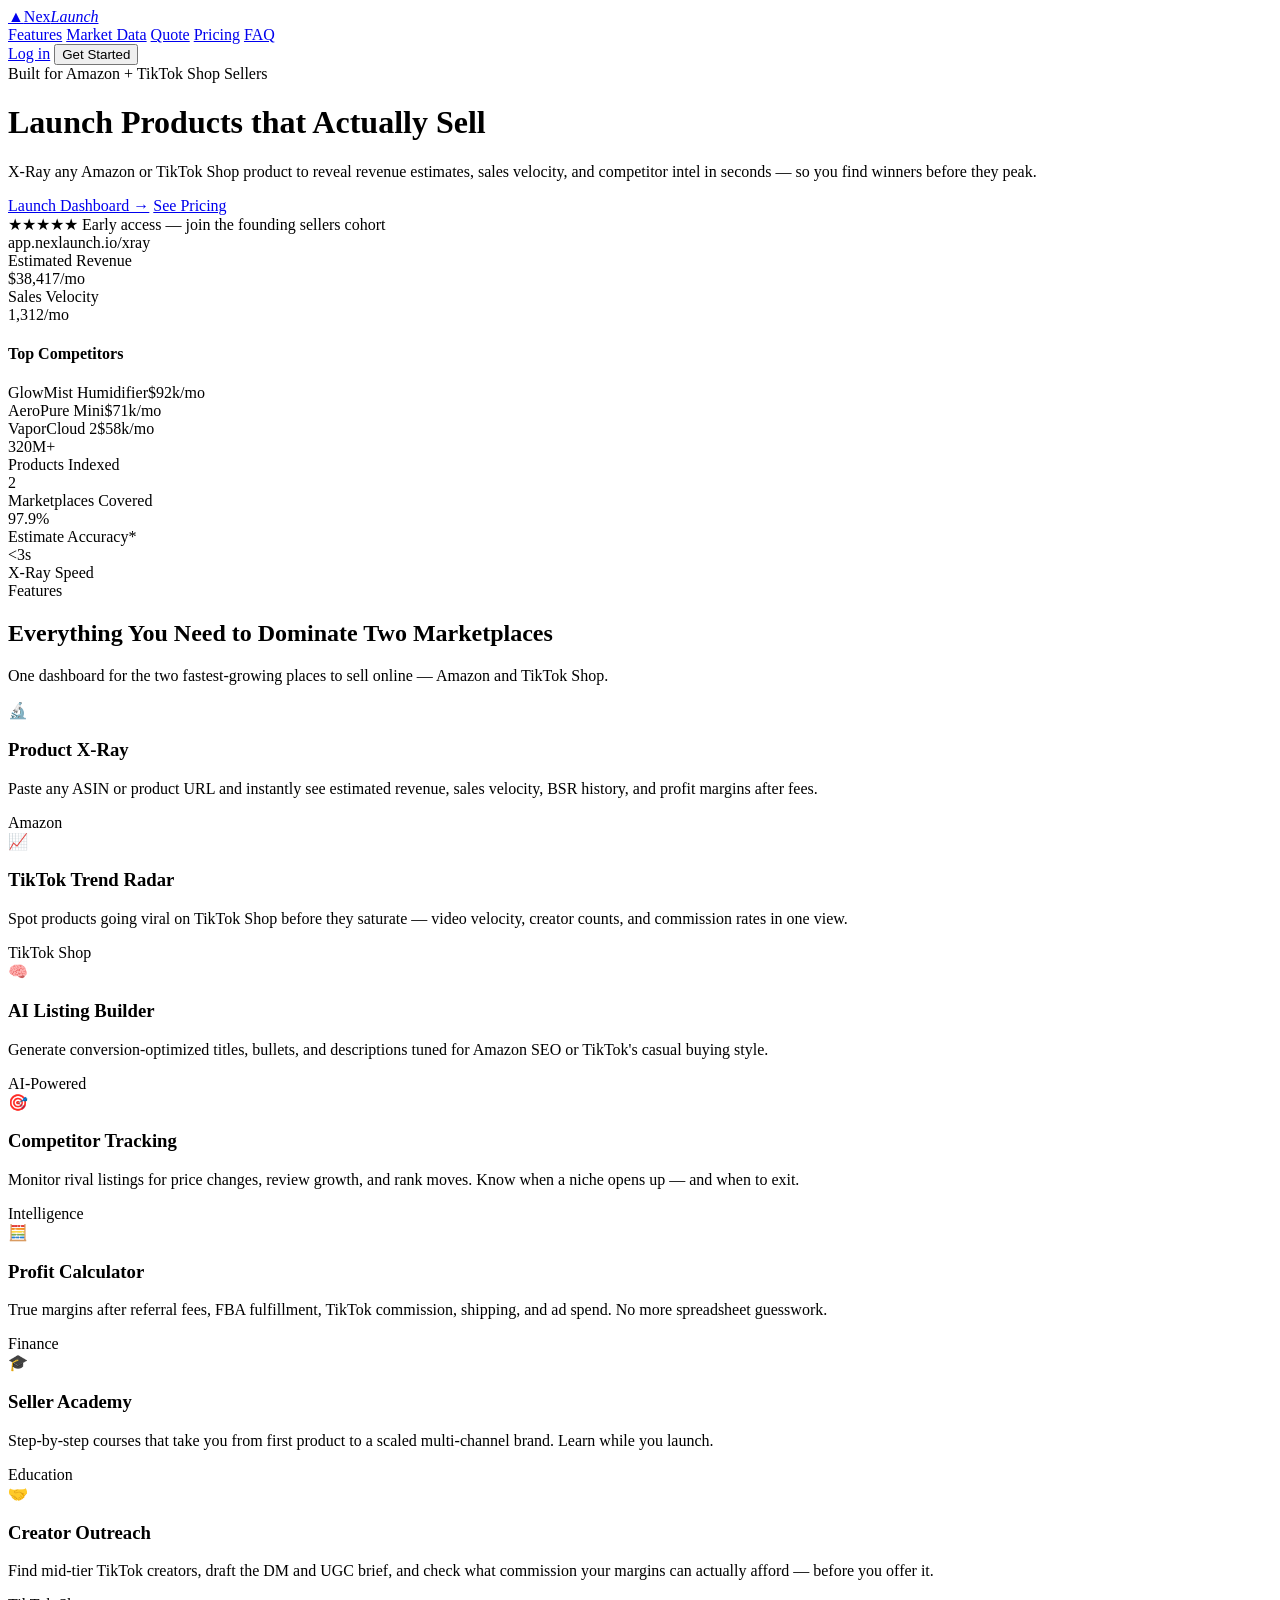
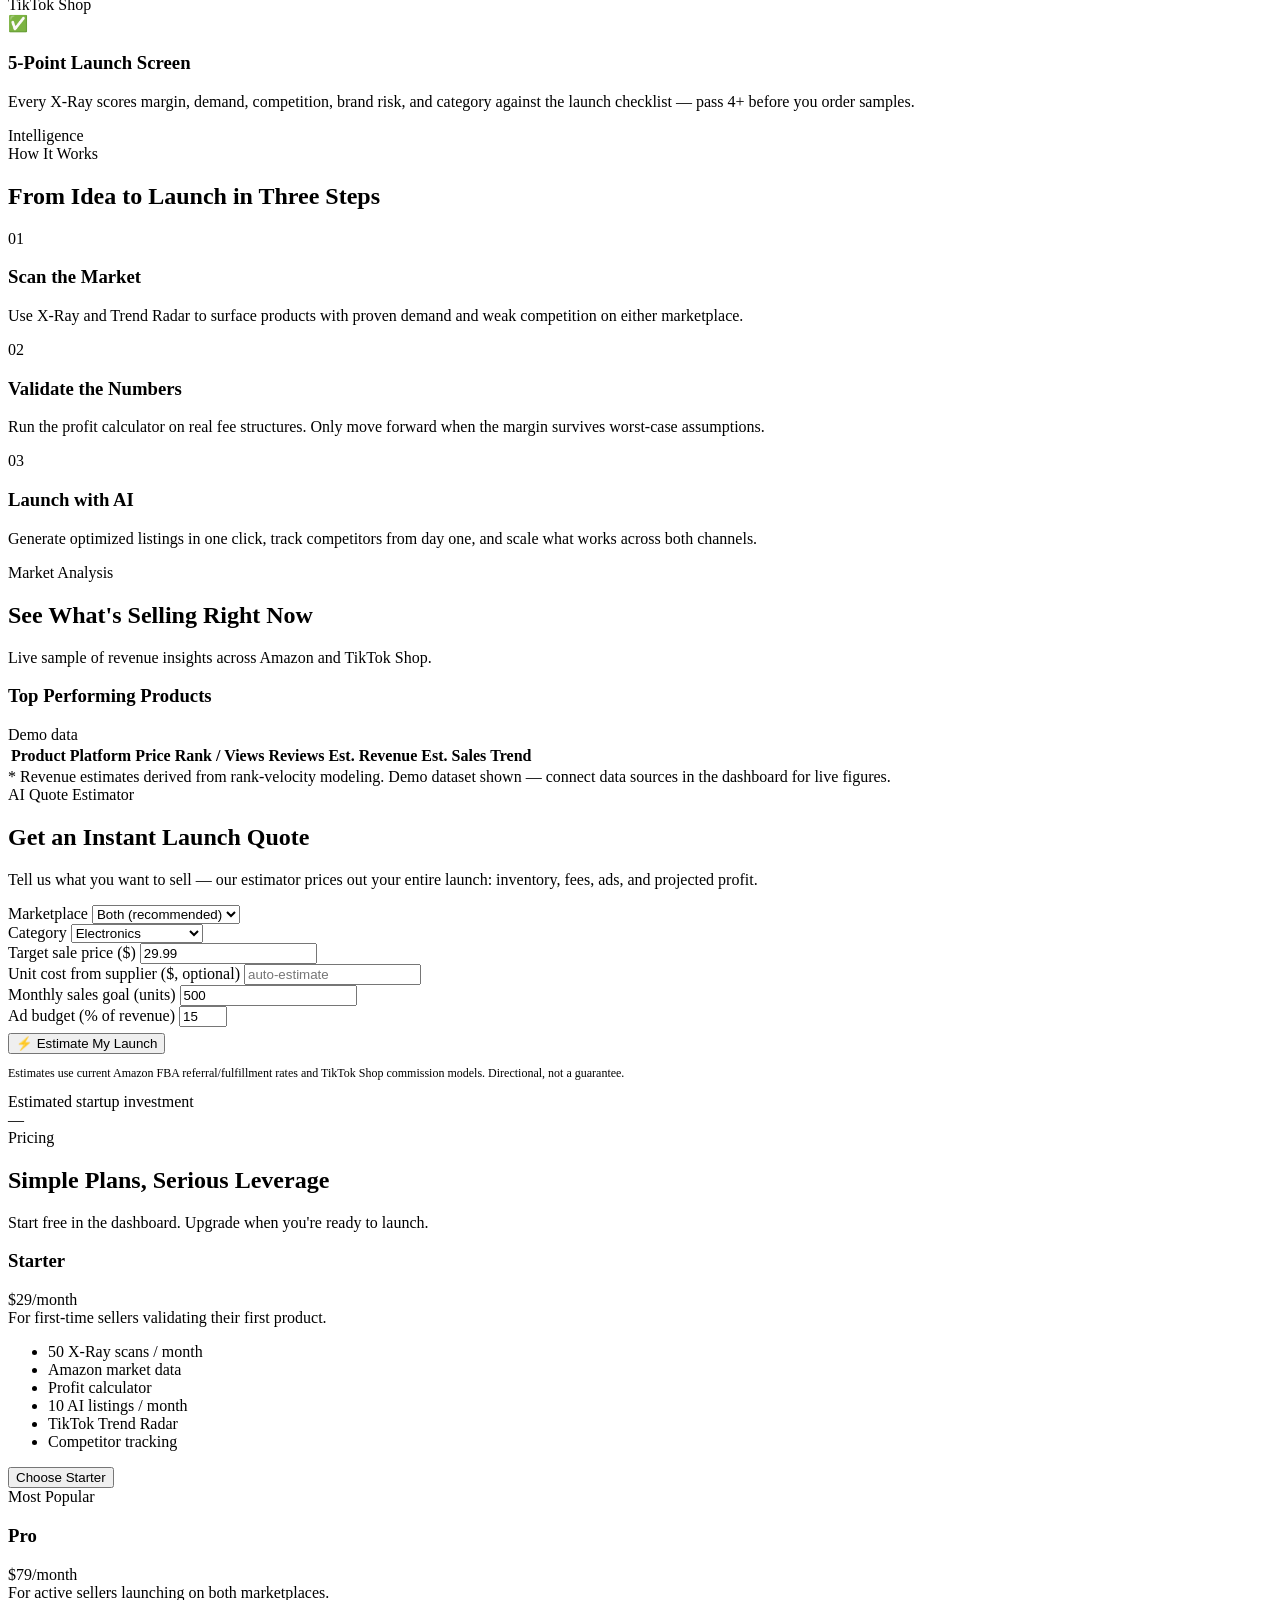
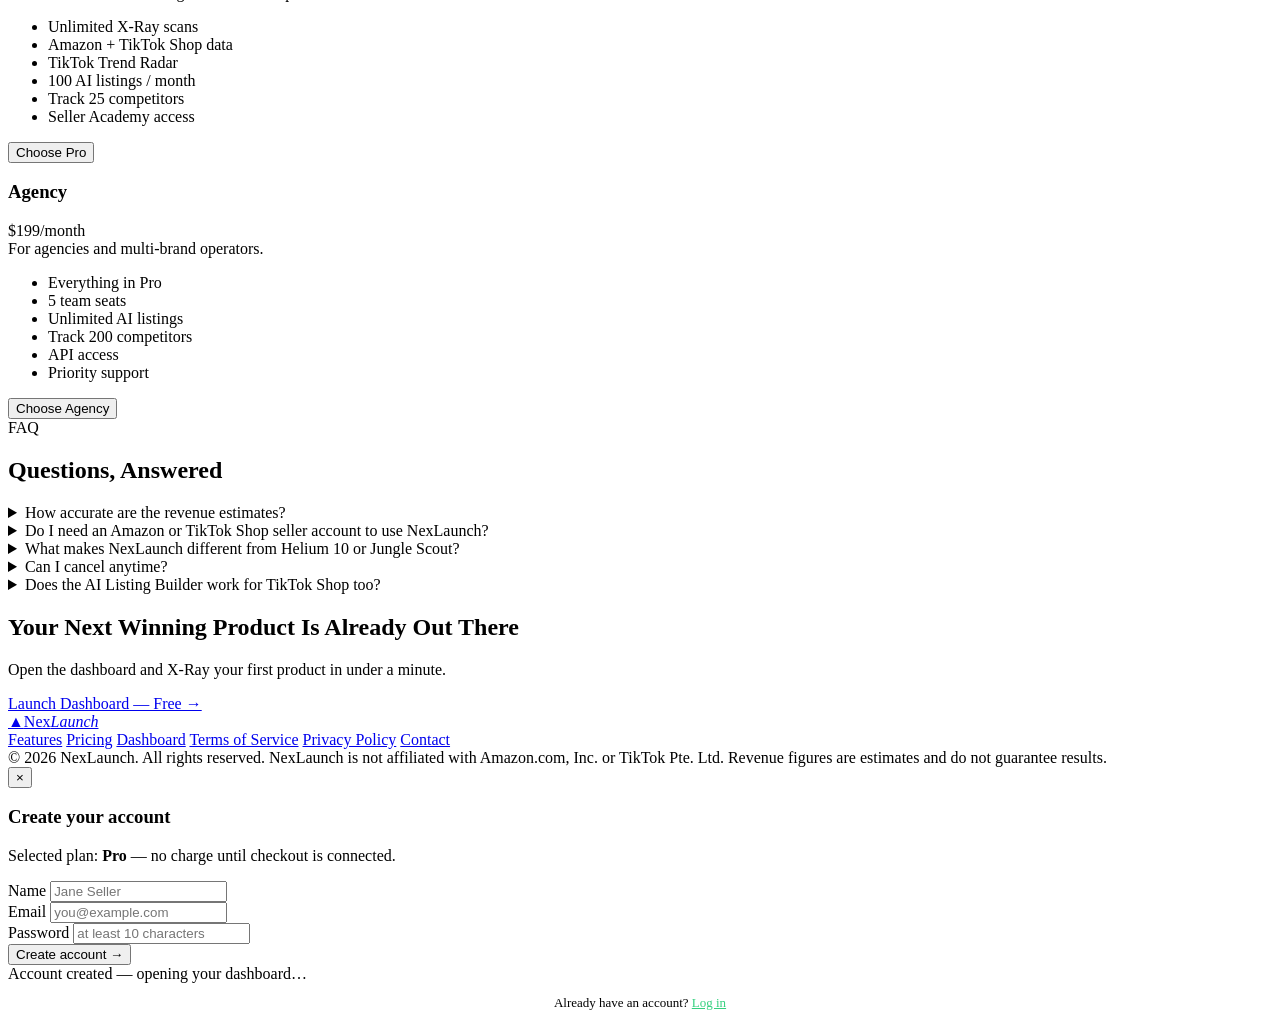
==== index.html @ cb3f2f43 "Add real accounts, sessions, and Stripe billing" ====
<!DOCTYPE html>
<html lang="en">
<head>
<meta charset="UTF-8">
<meta name="viewport" content="width=device-width, initial-scale=1.0">
<title>NexLaunch — Find & Launch Winning Products on Amazon + TikTok Shop</title>
<meta name="description" content="X-Ray any Amazon or TikTok Shop product to reveal revenue estimates, sales velocity, and competitor insights in seconds. Find winners before they peak.">
<link rel="icon" href="data:image/svg+xml,<svg xmlns='http://www.w3.org/2000/svg' viewBox='0 0 100 100'><text y='.9em' font-size='90'>🚀</text></svg>">
<link rel="stylesheet" href="css/styles.css">
</head>
<body>

<!-- ============ NAV ============ -->
<nav class="nav">
  <div class="container nav-inner">
    <a href="index.html" class="logo"><span class="mark">▲</span>Nex<em>Launch</em></a>
    <div class="nav-links">
      <a href="#features">Features</a>
      <a href="#market">Market Data</a>
      <a href="#quote">Quote</a>
      <a href="#pricing">Pricing</a>
      <a href="#faq">FAQ</a>
    </div>
    <div class="nav-cta">
      <a href="#" class="btn btn-ghost btn-sm" data-open-login>Log in</a>
      <button class="btn btn-primary btn-sm" data-signup data-plan="Pro">Get Started</button>
    </div>
  </div>
</nav>

<!-- ============ HERO ============ -->
<header class="hero">
  <div class="container hero-grid">
    <div>
      <span class="badge"><span class="dot"></span>Built for Amazon + TikTok Shop Sellers</span>
      <h1>Launch Products that <span class="hl">Actually</span> Sell</h1>
      <p class="sub">X-Ray any Amazon or TikTok Shop product to reveal revenue estimates, sales velocity, and competitor intel in seconds — so you find winners before they peak.</p>
      <div class="hero-ctas">
        <a href="app.html" class="btn btn-primary btn-lg">Launch Dashboard →</a>
        <a href="#pricing" class="btn btn-ghost btn-lg">See Pricing</a>
      </div>
      <div class="hero-rating">
        <span class="stars">★★★★★</span>
        <span>Early access — join the founding sellers cohort</span>
      </div>
    </div>

    <div class="mock">
      <div class="mock-bar">
        <span class="dots"><span style="background:#f87171"></span><span style="background:#fbbf24"></span><span style="background:#4ade80"></span></span>
        <span class="url">app.nexlaunch.io/xray</span>
      </div>
      <div class="mock-body">
        <div class="mock-cards">
          <div class="stat-card">
            <div class="label">Estimated Revenue</div>
            <div class="value green">$38,417/mo</div>
          </div>
          <div class="stat-card">
            <div class="label">Sales Velocity</div>
            <div class="value">1,312/mo</div>
          </div>
        </div>
        <h4>Top Competitors</h4>
        <div class="comp-row"><span class="name"><span class="thumb"></span>GlowMist Humidifier</span><span class="rev">$92k/mo</span></div>
        <div class="comp-row"><span class="name"><span class="thumb"></span>AeroPure Mini</span><span class="rev">$71k/mo</span></div>
        <div class="comp-row"><span class="name"><span class="thumb"></span>VaporCloud 2</span><span class="rev">$58k/mo</span></div>
        <div class="mini-chart">
          <span style="height:35%"></span><span style="height:52%"></span><span style="height:44%"></span>
          <span style="height:68%"></span><span style="height:59%"></span><span style="height:82%"></span>
          <span style="height:74%"></span><span style="height:96%"></span>
        </div>
      </div>
    </div>
  </div>
</header>

<!-- ============ STATS ============ -->
<section class="stats-bar">
  <div class="container stats-grid">
    <div class="stat-block"><div class="num" data-count="320">320M+</div><div class="cap">Products Indexed</div></div>
    <div class="stat-block"><div class="num">2</div><div class="cap">Marketplaces Covered</div></div>
    <div class="stat-block"><div class="num">97.9%</div><div class="cap">Estimate Accuracy*</div></div>
    <div class="stat-block"><div class="num">&lt;3s</div><div class="cap">X-Ray Speed</div></div>
  </div>
</section>

<!-- ============ FEATURES ============ -->
<section class="section" id="features">
  <div class="container">
    <div class="section-head">
      <div class="kicker">Features</div>
      <h2>Everything You Need to Dominate Two Marketplaces</h2>
      <p>One dashboard for the two fastest-growing places to sell online — Amazon and TikTok Shop.</p>
    </div>
    <div class="features-grid">
      <div class="feature">
        <div class="icon">🔬</div>
        <h3>Product X-Ray</h3>
        <p>Paste any ASIN or product URL and instantly see estimated revenue, sales velocity, BSR history, and profit margins after fees.</p>
        <span class="tag">Amazon</span>
      </div>
      <div class="feature tiktok">
        <div class="icon">📈</div>
        <h3>TikTok Trend Radar</h3>
        <p>Spot products going viral on TikTok Shop before they saturate — video velocity, creator counts, and commission rates in one view.</p>
        <span class="tag" style="color:var(--pink)">TikTok Shop</span>
      </div>
      <div class="feature">
        <div class="icon">🧠</div>
        <h3>AI Listing Builder</h3>
        <p>Generate conversion-optimized titles, bullets, and descriptions tuned for Amazon SEO or TikTok's casual buying style.</p>
        <span class="tag">AI-Powered</span>
      </div>
      <div class="feature">
        <div class="icon">🎯</div>
        <h3>Competitor Tracking</h3>
        <p>Monitor rival listings for price changes, review growth, and rank moves. Know when a niche opens up — and when to exit.</p>
        <span class="tag">Intelligence</span>
      </div>
      <div class="feature">
        <div class="icon">🧮</div>
        <h3>Profit Calculator</h3>
        <p>True margins after referral fees, FBA fulfillment, TikTok commission, shipping, and ad spend. No more spreadsheet guesswork.</p>
        <span class="tag">Finance</span>
      </div>
      <div class="feature">
        <div class="icon">🎓</div>
        <h3>Seller Academy</h3>
        <p>Step-by-step courses that take you from first product to a scaled multi-channel brand. Learn while you launch.</p>
        <span class="tag">Education</span>
      </div>
      <div class="feature tiktok">
        <div class="icon">🤝</div>
        <h3>Creator Outreach</h3>
        <p>Find mid-tier TikTok creators, draft the DM and UGC brief, and check what commission your margins can actually afford — before you offer it.</p>
        <span class="tag" style="color:var(--pink)">TikTok Shop</span>
      </div>
      <div class="feature">
        <div class="icon">✅</div>
        <h3>5-Point Launch Screen</h3>
        <p>Every X-Ray scores margin, demand, competition, brand risk, and category against the launch checklist — pass 4+ before you order samples.</p>
        <span class="tag">Intelligence</span>
      </div>
    </div>
  </div>
</section>

<!-- ============ HOW IT WORKS ============ -->
<section class="section" style="padding-top:0">
  <div class="container">
    <div class="section-head">
      <div class="kicker">How It Works</div>
      <h2>From Idea to Launch in Three Steps</h2>
    </div>
    <div class="steps">
      <div class="step">
        <div class="n">01</div>
        <h3>Scan the Market</h3>
        <p>Use X-Ray and Trend Radar to surface products with proven demand and weak competition on either marketplace.</p>
      </div>
      <div class="step">
        <div class="n">02</div>
        <h3>Validate the Numbers</h3>
        <p>Run the profit calculator on real fee structures. Only move forward when the margin survives worst-case assumptions.</p>
      </div>
      <div class="step">
        <div class="n">03</div>
        <h3>Launch with AI</h3>
        <p>Generate optimized listings in one click, track competitors from day one, and scale what works across both channels.</p>
      </div>
    </div>
  </div>
</section>

<!-- ============ MARKET TABLE ============ -->
<section class="section" id="market" style="padding-top:0">
  <div class="container">
    <div class="section-head">
      <div class="kicker">Market Analysis</div>
      <h2>See What's Selling Right Now</h2>
      <p>Live sample of revenue insights across Amazon and TikTok Shop.</p>
    </div>
    <div class="table-wrap">
      <div class="table-head-bar">
        <h3>Top Performing Products</h3>
        <span class="live-tag"><span class="dot"></span>Demo data</span>
      </div>
      <div class="scroll-x">
        <table class="market" id="market-table">
          <thead>
            <tr>
              <th>Product</th><th>Platform</th><th>Price</th><th>Rank / Views</th>
              <th>Reviews</th><th>Est. Revenue</th><th>Est. Sales</th><th>Trend</th>
            </tr>
          </thead>
          <tbody><!-- populated by js/landing.js --></tbody>
        </table>
      </div>
      <div class="table-foot">* Revenue estimates derived from rank-velocity modeling. Demo dataset shown — connect data sources in the dashboard for live figures.</div>
    </div>
  </div>
</section>

<!-- ============ QUOTE ESTIMATOR ============ -->
<section class="section" id="quote" style="padding-top:0">
  <div class="container">
    <div class="section-head">
      <div class="kicker">AI Quote Estimator</div>
      <h2>Get an Instant Launch Quote</h2>
      <p>Tell us what you want to sell — our estimator prices out your entire launch: inventory, fees, ads, and projected profit.</p>
    </div>
    <div class="quote-wrap">
      <div class="quote-form">
        <div class="quote-row">
          <div class="field">
            <label for="q-platform">Marketplace</label>
            <select id="q-platform">
              <option value="amz">Amazon (FBA)</option>
              <option value="tt">TikTok Shop</option>
              <option value="both" selected>Both (recommended)</option>
            </select>
          </div>
          <div class="field">
            <label for="q-category">Category</label>
            <select id="q-category">
              <option>Home & Kitchen</option>
              <option>Beauty</option>
              <option selected>Electronics</option>
              <option>Sports & Outdoors</option>
              <option>Pet Supplies</option>
              <option>Grocery</option>
              <option>Toys & Games</option>
              <option>Office Products</option>
            </select>
          </div>
        </div>
        <div class="quote-row">
          <div class="field">
            <label for="q-price">Target sale price ($)</label>
            <input id="q-price" type="number" value="29.99" min="1" step="0.01">
          </div>
          <div class="field">
            <label for="q-cogs">Unit cost from supplier ($, optional)</label>
            <input id="q-cogs" type="number" placeholder="auto-estimate" min="0" step="0.01">
          </div>
        </div>
        <div class="quote-row">
          <div class="field">
            <label for="q-units">Monthly sales goal (units)</label>
            <input id="q-units" type="number" value="500" min="10" step="10">
          </div>
          <div class="field">
            <label for="q-ads">Ad budget (% of revenue)</label>
            <input id="q-ads" type="number" value="15" min="0" max="60">
          </div>
        </div>
        <button class="btn btn-primary btn-block btn-lg" id="q-run" style="margin-top:6px">⚡ Estimate My Launch</button>
        <p style="font-size:12px;color:var(--muted);margin-top:12px">Estimates use current Amazon FBA referral/fulfillment rates and TikTok Shop commission models. Directional, not a guarantee.</p>
      </div>
      <div class="quote-result" id="q-result">
        <div class="q-hero">
          <div class="cap">Estimated startup investment</div>
          <div class="big" id="q-startup">—</div>
        </div>
        <div id="q-lines"></div>
        <div class="q-rec" id="q-rec" style="display:none"></div>
        <button class="btn btn-primary btn-block" data-signup data-plan="Pro" id="q-cta" style="margin-top:16px;display:none">Start My Launch →</button>
      </div>
    </div>
  </div>
</section>

<!-- ============ PRICING ============ -->
<section class="section" id="pricing" style="padding-top:0">
  <div class="container">
    <div class="section-head">
      <div class="kicker">Pricing</div>
      <h2>Simple Plans, Serious Leverage</h2>
      <p>Start free in the dashboard. Upgrade when you're ready to launch.</p>
    </div>
    <div class="pricing-grid">
      <div class="plan">
        <h3>Starter</h3>
        <div class="price"><span class="amt">$29</span><span class="per">/month</span></div>
        <div class="desc">For first-time sellers validating their first product.</div>
        <ul>
          <li>50 X-Ray scans / month</li>
          <li>Amazon market data</li>
          <li>Profit calculator</li>
          <li>10 AI listings / month</li>
          <li class="na">TikTok Trend Radar</li>
          <li class="na">Competitor tracking</li>
        </ul>
        <button class="btn btn-ghost btn-block" data-signup data-plan="Starter">Choose Starter</button>
      </div>
      <div class="plan popular">
        <span class="pop-tag">Most Popular</span>
        <h3>Pro</h3>
        <div class="price"><span class="amt">$79</span><span class="per">/month</span></div>
        <div class="desc">For active sellers launching on both marketplaces.</div>
        <ul>
          <li>Unlimited X-Ray scans</li>
          <li>Amazon + TikTok Shop data</li>
          <li>TikTok Trend Radar</li>
          <li>100 AI listings / month</li>
          <li>Track 25 competitors</li>
          <li>Seller Academy access</li>
        </ul>
        <button class="btn btn-primary btn-block" data-signup data-plan="Pro">Choose Pro</button>
      </div>
      <div class="plan">
        <h3>Agency</h3>
        <div class="price"><span class="amt">$199</span><span class="per">/month</span></div>
        <div class="desc">For agencies and multi-brand operators.</div>
        <ul>
          <li>Everything in Pro</li>
          <li>5 team seats</li>
          <li>Unlimited AI listings</li>
          <li>Track 200 competitors</li>
          <li>API access</li>
          <li>Priority support</li>
        </ul>
        <button class="btn btn-ghost btn-block" data-signup data-plan="Agency">Choose Agency</button>
      </div>
    </div>
  </div>
</section>

<!-- ============ FAQ ============ -->
<section class="section" id="faq" style="padding-top:0">
  <div class="container">
    <div class="section-head">
      <div class="kicker">FAQ</div>
      <h2>Questions, Answered</h2>
    </div>
    <div class="faq-list">
      <details class="faq-item">
        <summary>How accurate are the revenue estimates?</summary>
        <div class="a">Estimates are modeled from sales-rank velocity, review growth, and category-level conversion curves. They're directional tools for comparing opportunities — always validate with a test order or small launch before committing inventory.</div>
      </details>
      <details class="faq-item">
        <summary>Do I need an Amazon or TikTok Shop seller account to use NexLaunch?</summary>
        <div class="a">No. All research tools work without a seller account. You'll only need seller accounts when you're ready to actually list and sell products.</div>
      </details>
      <details class="faq-item">
        <summary>What makes NexLaunch different from Helium 10 or Jungle Scout?</summary>
        <div class="a">Those tools are Amazon-only. NexLaunch covers Amazon and TikTok Shop in one dashboard, so you can spot a product trending on TikTok and validate its Amazon economics (or vice versa) without switching tools.</div>
      </details>
      <details class="faq-item">
        <summary>Can I cancel anytime?</summary>
        <div class="a">Yes. All plans are month-to-month with no contracts. Cancel in one click from your account settings and keep access through the end of your billing period.</div>
      </details>
      <details class="faq-item">
        <summary>Does the AI Listing Builder work for TikTok Shop too?</summary>
        <div class="a">Yes — it has separate modes. Amazon mode optimizes for search keywords and bullet-point scanning; TikTok mode writes shorter, hook-driven copy that matches how people buy in-feed.</div>
      </details>
    </div>
  </div>
</section>

<!-- ============ CTA BAND ============ -->
<section class="cta-band">
  <h2>Your Next Winning Product Is Already Out There</h2>
  <p>Open the dashboard and X-Ray your first product in under a minute.</p>
  <a href="app.html" class="btn btn-primary btn-lg">Launch Dashboard — Free →</a>
</section>

<!-- ============ FOOTER ============ -->
<footer>
  <div class="container">
    <div class="footer-grid">
      <a href="index.html" class="logo"><span class="mark">▲</span>Nex<em>Launch</em></a>
      <div class="footer-links">
        <a href="#features">Features</a>
        <a href="#pricing">Pricing</a>
        <a href="app.html">Dashboard</a>
        <a href="terms.html">Terms of Service</a>
        <a href="privacy.html">Privacy Policy</a>
        <a href="mailto:plutoxats@gmail.com">Contact</a>
      </div>
    </div>
    <div class="footer-note">© 2026 NexLaunch. All rights reserved. NexLaunch is not affiliated with Amazon.com, Inc. or TikTok Pte. Ltd. Revenue figures are estimates and do not guarantee results.</div>
  </div>
</footer>

<!-- ============ SIGNUP MODAL ============ -->
<div class="modal-overlay" id="signup-modal">
  <div class="modal">
    <button class="close" data-close>×</button>
    <h3 id="su-title">Create your account</h3>
    <p class="m-sub" id="su-sub">Selected plan: <strong id="modal-plan" style="color:var(--green)">Pro</strong> — no charge until checkout is connected.</p>
    <form id="signup-form">
      <div class="field">
        <label for="su-name">Name</label>
        <input id="su-name" type="text" placeholder="Jane Seller" required>
      </div>
      <div class="field">
        <label for="su-email">Email</label>
        <input id="su-email" type="email" placeholder="you@example.com" autocomplete="email" required>
      </div>
      <div class="field">
        <label for="su-password">Password</label>
        <input id="su-password" type="password" placeholder="at least 10 characters" autocomplete="new-password" minlength="10" required>
      </div>
      <button type="submit" class="btn btn-primary btn-block" id="su-submit">Create account →</button>
      <div class="form-msg" id="signup-msg">Account created — opening your dashboard…</div>
      <p class="muted" style="text-align:center;margin-top:12px;font-size:13px">
        <span id="su-switch-text">Already have an account?</span>
        <a href="#" id="su-switch" style="color:var(--accent, #35d07f)">Log in</a>
      </p>
    </form>
  </div>
</div>

<script src="js/data.js"></script>
<script src="js/auth.js"></script>
<script src="js/landing.js"></script>
<script src="js/quote.js"></script>
<script src="js/receptionist.js"></script>
</body>
</html>
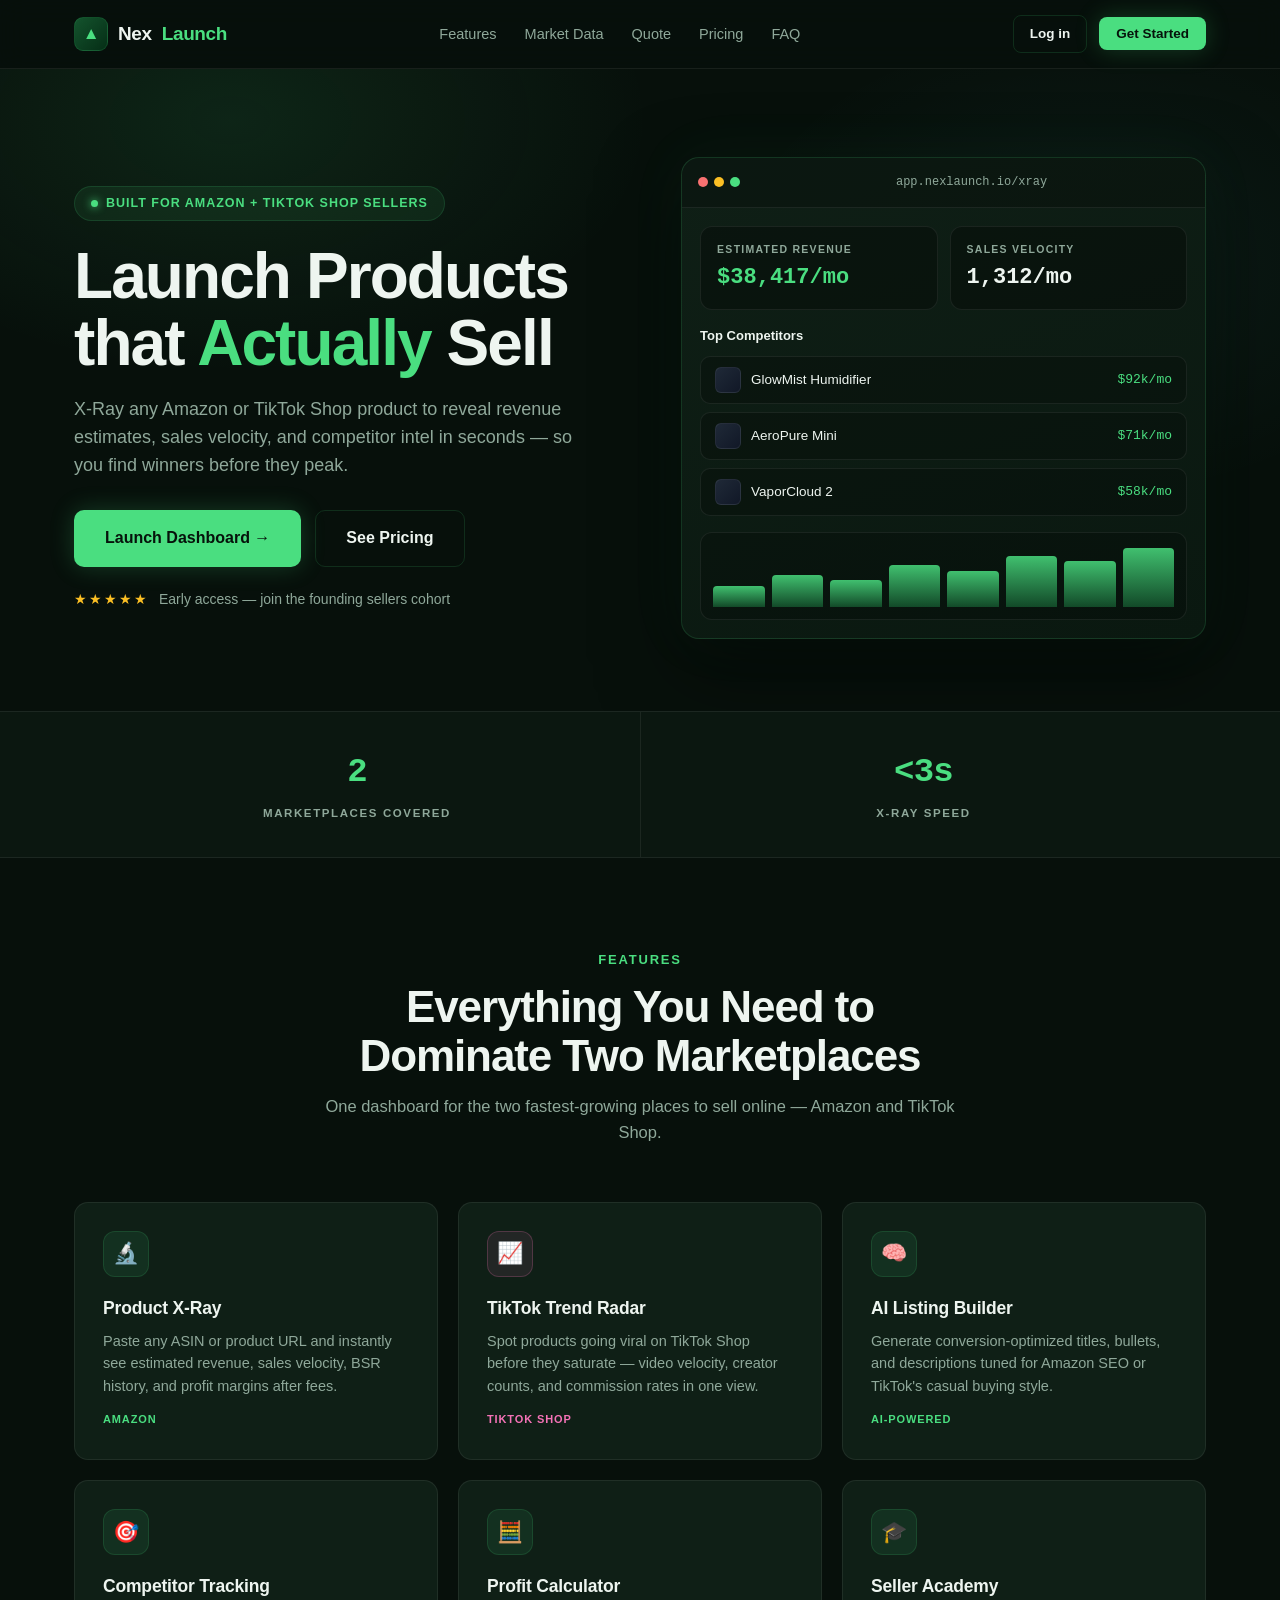
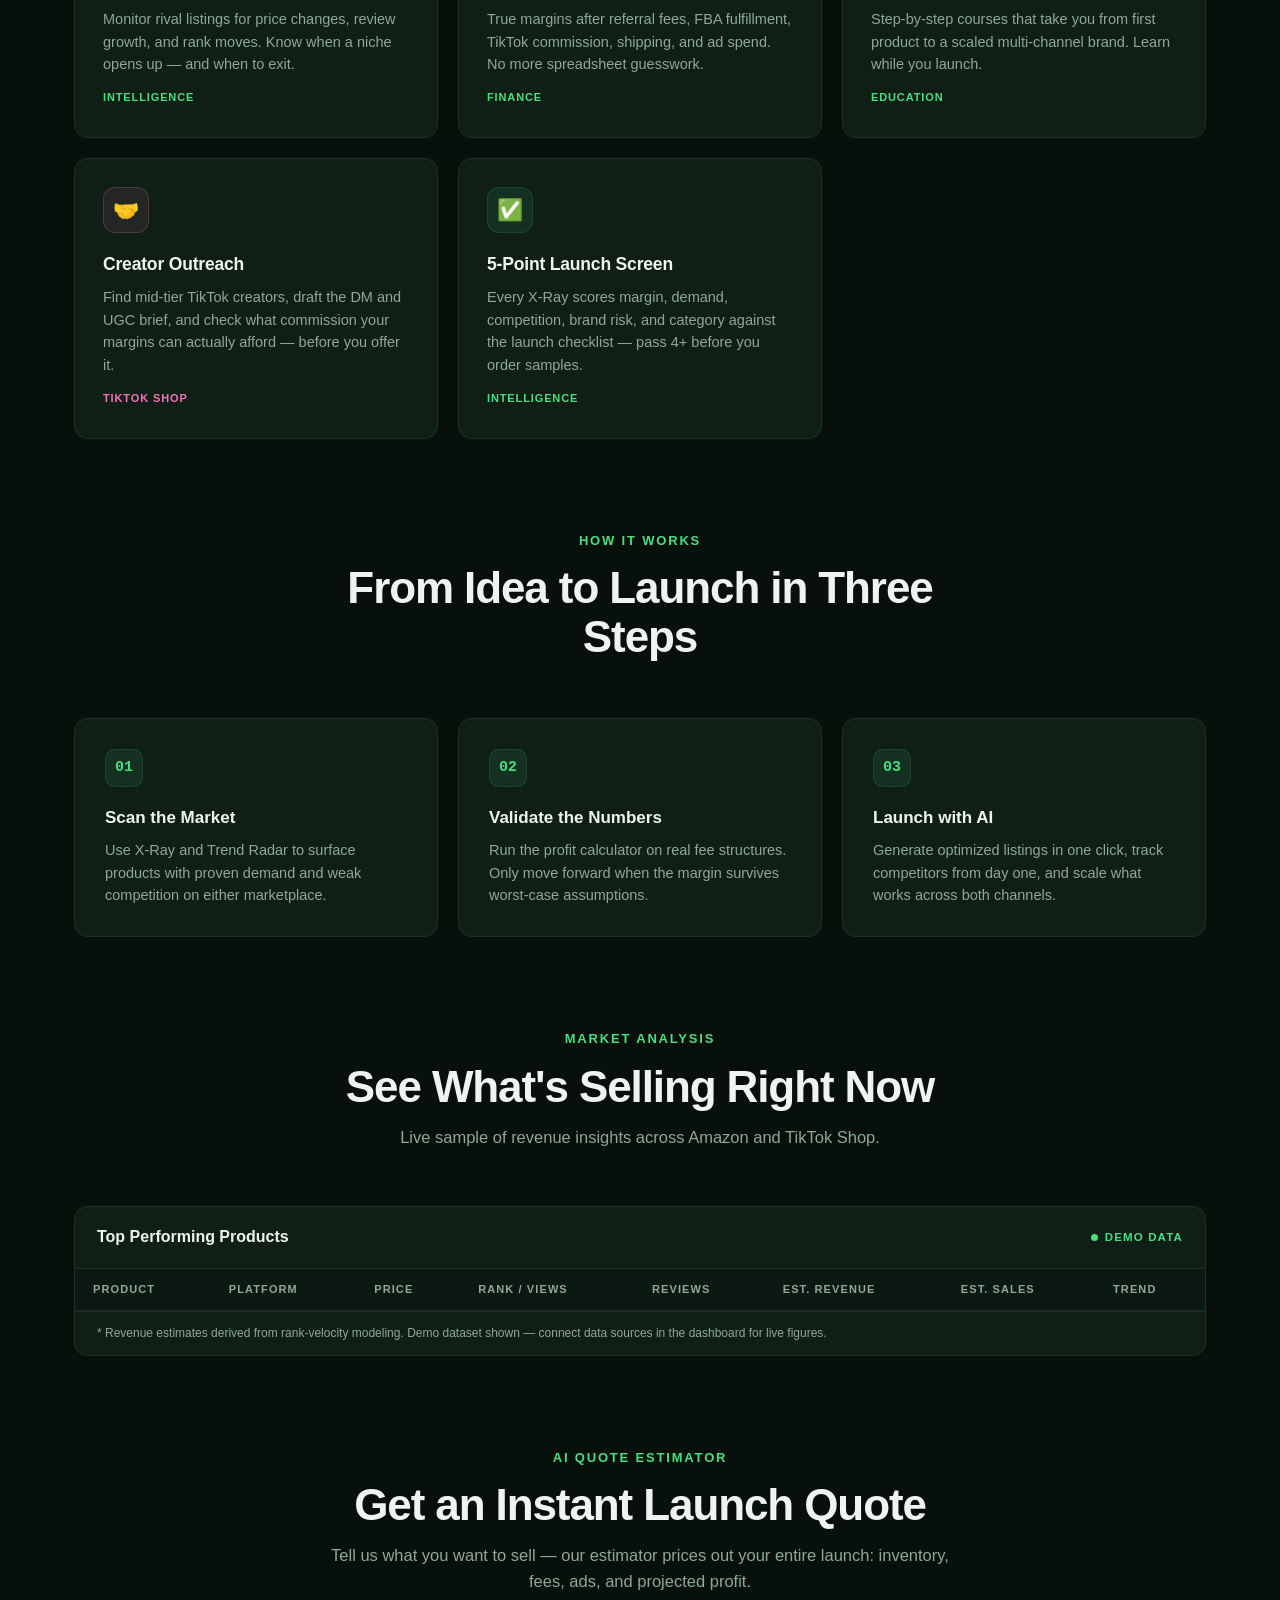
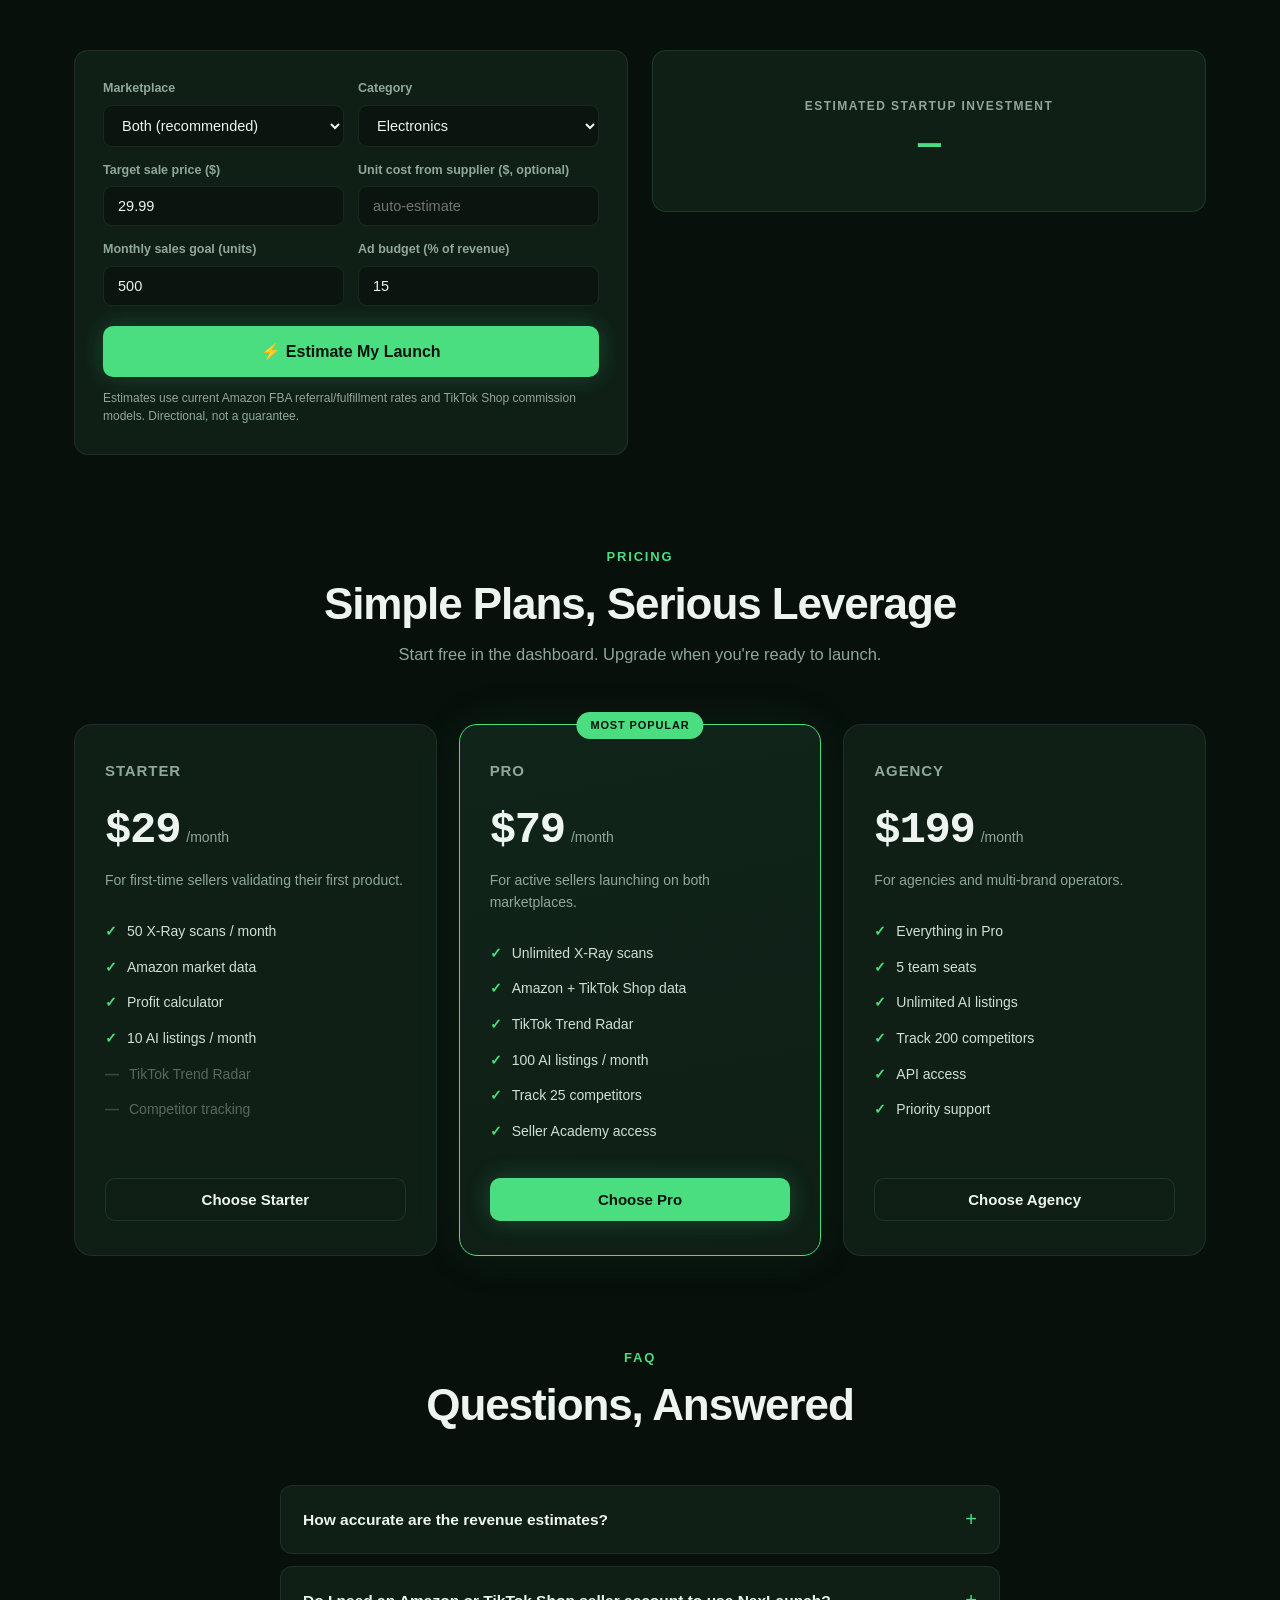
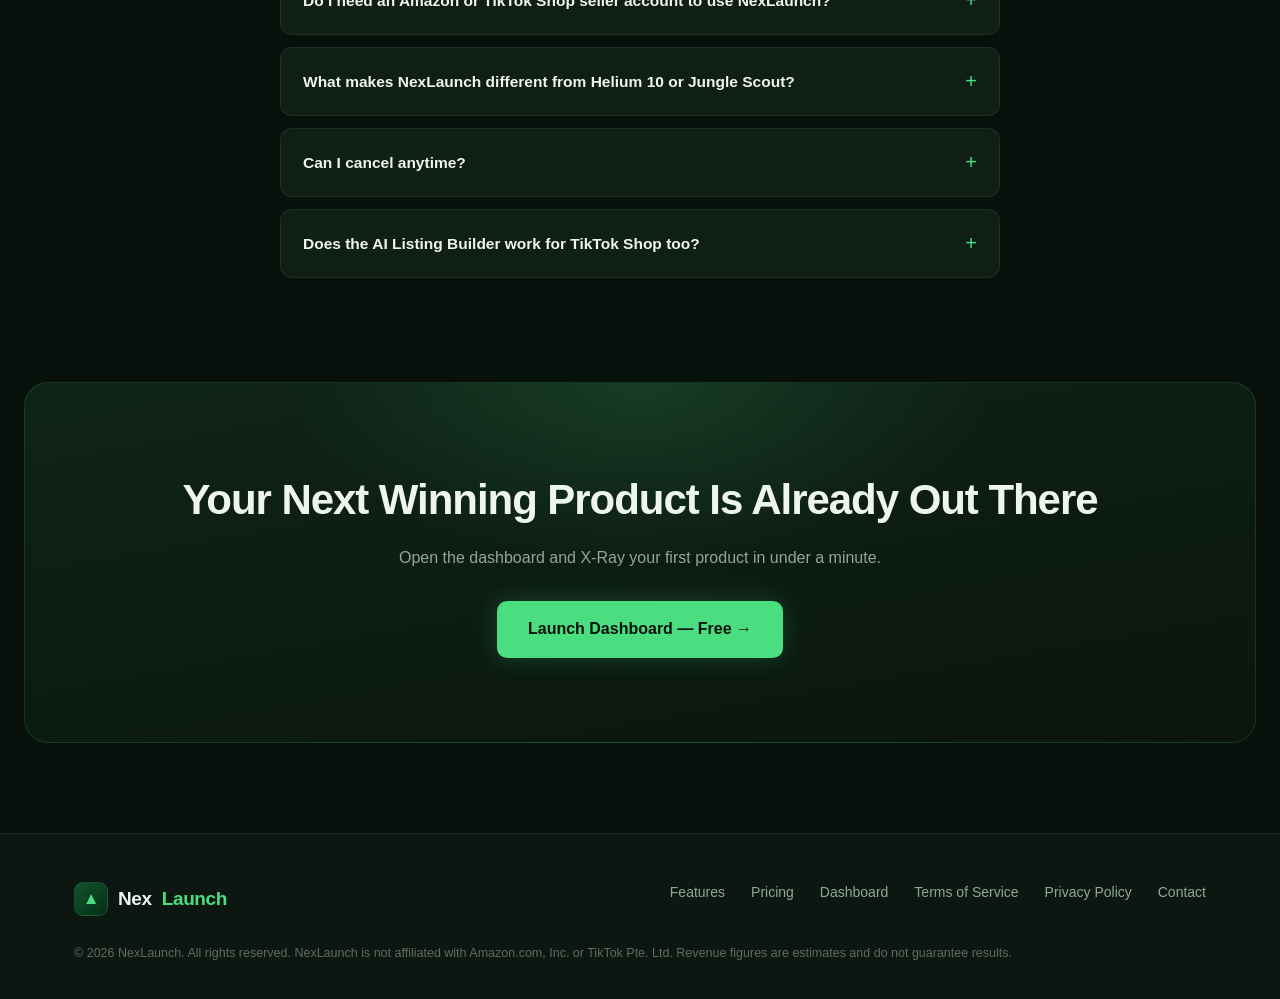
==== commit e78e51a6: "Remove unsupported accuracy and index-size claims" ====
--- a/index.html
+++ b/index.html
@@ -78,9 +78,7 @@
 <!-- ============ STATS ============ -->
 <section class="stats-bar">
   <div class="container stats-grid">
-    <div class="stat-block"><div class="num" data-count="320">320M+</div><div class="cap">Products Indexed</div></div>
-    <div class="stat-block"><div class="num">2</div><div class="cap">Marketplaces Covered</div></div>
-    <div class="stat-block"><div class="num">97.9%</div><div class="cap">Estimate Accuracy*</div></div>
+        <div class="stat-block"><div class="num">2</div><div class="cap">Marketplaces Covered</div></div>
     <div class="stat-block"><div class="num">&lt;3s</div><div class="cap">X-Ray Speed</div></div>
   </div>
 </section>
--- a/css/styles.css
+++ b/css/styles.css
@@ -0,0 +1,393 @@
+/* ============ NexLaunch — shared styles ============ */
+:root {
+  --bg: #07100b;
+  --bg-soft: #0b1710;
+  --panel: #0f1f16;
+  --panel-2: #13271c;
+  --line: rgba(74, 222, 128, 0.14);
+  --line-soft: rgba(255, 255, 255, 0.07);
+  --text: #eef5f0;
+  --muted: #8fa89a;
+  --green: #4ade80;
+  --green-dim: #22c55e;
+  --green-glow: rgba(74, 222, 128, 0.22);
+  --pink: #f472b6;
+  --cyan: #67e8f9;
+  --red: #f87171;
+  --radius: 14px;
+  --font: "Inter", -apple-system, BlinkMacSystemFont, "Segoe UI", Roboto, sans-serif;
+  --mono: "SF Mono", "JetBrains Mono", ui-monospace, Menlo, monospace;
+}
+
+* { margin: 0; padding: 0; box-sizing: border-box; }
+html { scroll-behavior: smooth; }
+body {
+  font-family: var(--font);
+  background: var(--bg);
+  color: var(--text);
+  -webkit-font-smoothing: antialiased;
+  line-height: 1.55;
+}
+a { color: inherit; text-decoration: none; }
+img { max-width: 100%; }
+button { font-family: inherit; }
+
+.container { max-width: 1180px; margin: 0 auto; padding: 0 24px; }
+
+/* ---------- buttons ---------- */
+.btn {
+  display: inline-flex; align-items: center; justify-content: center; gap: 8px;
+  padding: 12px 22px; border-radius: 10px; font-weight: 600; font-size: 15px;
+  border: 1px solid transparent; cursor: pointer; transition: all .18s ease;
+  white-space: nowrap;
+}
+.btn-primary {
+  background: var(--green); color: #06130b;
+  box-shadow: 0 0 24px var(--green-glow);
+}
+.btn-primary:hover { background: #6ee7a0; transform: translateY(-1px); }
+.btn-ghost {
+  background: transparent; color: var(--text); border-color: var(--line);
+}
+.btn-ghost:hover { border-color: var(--green); color: var(--green); }
+.btn-sm { padding: 8px 16px; font-size: 13.5px; border-radius: 8px; }
+.btn-lg { padding: 15px 30px; font-size: 16px; }
+.btn-block { width: 100%; }
+
+/* ---------- nav ---------- */
+.nav {
+  position: sticky; top: 0; z-index: 50;
+  background: rgba(7, 16, 11, 0.82); backdrop-filter: blur(14px);
+  border-bottom: 1px solid var(--line-soft);
+}
+.nav-inner {
+  display: flex; align-items: center; justify-content: space-between;
+  height: 68px;
+}
+.logo { display: flex; align-items: center; gap: 10px; font-weight: 800; font-size: 19px; letter-spacing: -0.02em; }
+.logo .mark {
+  width: 34px; height: 34px; border-radius: 9px; display: grid; place-items: center;
+  background: linear-gradient(135deg, #14532d, #052e16);
+  border: 1px solid var(--line); color: var(--green); font-size: 17px;
+}
+.logo em { font-style: normal; color: var(--green); }
+.nav-links { display: flex; gap: 28px; font-size: 14.5px; color: var(--muted); }
+.nav-links a:hover { color: var(--text); }
+.nav-cta { display: flex; gap: 12px; align-items: center; }
+
+/* ---------- hero ---------- */
+.hero {
+  position: relative; overflow: hidden;
+  padding: 88px 0 72px;
+}
+.hero::before {
+  content: ""; position: absolute; inset: 0;
+  background:
+    radial-gradient(700px 420px at 18% 8%, rgba(74,222,128,.10), transparent 60%),
+    radial-gradient(600px 400px at 85% 30%, rgba(103,232,249,.05), transparent 60%);
+  pointer-events: none;
+}
+.hero-grid { display: grid; grid-template-columns: 1.05fr 1fr; gap: 56px; align-items: center; position: relative; }
+.badge {
+  display: inline-flex; align-items: center; gap: 8px;
+  padding: 7px 16px; border-radius: 999px; font-size: 12.5px; font-weight: 700;
+  letter-spacing: .08em; text-transform: uppercase;
+  color: var(--green); background: rgba(74,222,128,.08); border: 1px solid var(--line);
+}
+.badge .dot { width: 7px; height: 7px; border-radius: 50%; background: var(--green); box-shadow: 0 0 8px var(--green); animation: pulse 2s infinite; }
+@keyframes pulse { 50% { opacity: .4; } }
+.hero h1 {
+  font-size: clamp(40px, 5.2vw, 64px); line-height: 1.04; letter-spacing: -0.03em;
+  font-weight: 800; margin: 22px 0 20px;
+}
+.hero h1 .hl { color: var(--green); }
+.hero p.sub { font-size: 18px; color: var(--muted); max-width: 520px; margin-bottom: 30px; }
+.hero-ctas { display: flex; gap: 14px; flex-wrap: wrap; align-items: center; }
+.hero-rating { display: flex; align-items: center; gap: 10px; margin-top: 22px; color: var(--muted); font-size: 14px; }
+.stars { color: #fbbf24; letter-spacing: 2px; }
+
+/* mock dashboard card */
+.mock {
+  background: linear-gradient(160deg, var(--panel), #0a1810);
+  border: 1px solid var(--line); border-radius: 18px;
+  box-shadow: 0 30px 80px rgba(0,0,0,.5), 0 0 60px rgba(74,222,128,.06);
+  overflow: hidden;
+}
+.mock-bar {
+  display: flex; align-items: center; gap: 8px; padding: 12px 16px;
+  border-bottom: 1px solid var(--line-soft); background: rgba(0,0,0,.25);
+}
+.mock-bar .dots span { display: inline-block; width: 10px; height: 10px; border-radius: 50%; margin-right: 6px; }
+.mock-bar .url { flex: 1; text-align: center; font-family: var(--mono); font-size: 12px; color: var(--muted); }
+.mock-body { padding: 18px; }
+.mock-cards { display: grid; grid-template-columns: 1fr 1fr; gap: 12px; margin-bottom: 16px; }
+.stat-card {
+  background: rgba(0,0,0,.3); border: 1px solid var(--line-soft); border-radius: 12px; padding: 14px 16px;
+}
+.stat-card .label { font-size: 10.5px; letter-spacing: .12em; text-transform: uppercase; color: var(--muted); font-weight: 700; }
+.stat-card .value { font-family: var(--mono); font-size: 22px; font-weight: 700; margin-top: 4px; }
+.stat-card .value.green { color: var(--green); }
+.mock h4 { font-size: 13px; margin-bottom: 10px; color: var(--text); }
+.comp-row {
+  display: flex; align-items: center; justify-content: space-between;
+  background: rgba(0,0,0,.22); border: 1px solid var(--line-soft);
+  border-radius: 10px; padding: 10px 14px; margin-bottom: 8px; font-size: 13.5px;
+}
+.comp-row .rev { font-family: var(--mono); color: var(--green); font-size: 13px; }
+.comp-row .name { display: flex; align-items: center; gap: 10px; }
+.comp-row .thumb { width: 26px; height: 26px; border-radius: 6px; background: linear-gradient(135deg, #1f2937, #111827); border: 1px solid var(--line-soft); }
+.mini-chart { display: flex; align-items: flex-end; gap: 7px; height: 88px; margin-top: 16px; padding: 12px; background: rgba(0,0,0,.22); border: 1px solid var(--line-soft); border-radius: 12px; }
+.mini-chart span { flex: 1; background: linear-gradient(180deg, var(--green), #14532d); border-radius: 4px 4px 0 0; opacity: .85; }
+
+/* ---------- stats bar ---------- */
+.stats-bar { border-top: 1px solid var(--line-soft); border-bottom: 1px solid var(--line-soft); background: var(--bg-soft); }
+.stats-grid { display: grid; grid-template-columns: repeat(auto-fit, minmax(180px, 1fr)); }  /* auto-fit, not a fixed 4: two unsupported stats (a fabricated "320M+ indexed" and a "97.9% accuracy" that measured nothing) were removed, and a hardcoded 4-column grid left the survivors stranded in the left half. */
+.stat-block { padding: 34px 20px; text-align: center; border-left: 1px solid var(--line-soft); }
+.stat-block:first-child { border-left: none; }
+.stat-block .num { font-size: 34px; font-weight: 800; font-family: var(--mono); color: var(--green); letter-spacing: -0.02em; }
+.stat-block .cap { font-size: 11.5px; letter-spacing: .14em; text-transform: uppercase; color: var(--muted); font-weight: 700; margin-top: 6px; }
+
+/* ---------- sections ---------- */
+.section { padding: 92px 0; }
+.section-head { text-align: center; max-width: 640px; margin: 0 auto 56px; }
+.section-head .kicker { color: var(--green); font-size: 13px; font-weight: 800; letter-spacing: .14em; text-transform: uppercase; }
+.section-head h2 { font-size: clamp(30px, 3.6vw, 44px); letter-spacing: -0.025em; font-weight: 800; margin: 12px 0 14px; line-height: 1.12; }
+.section-head p { color: var(--muted); font-size: 16.5px; }
+
+/* features */
+.features-grid { display: grid; grid-template-columns: repeat(3, 1fr); gap: 20px; }
+.feature {
+  background: var(--panel); border: 1px solid var(--line-soft); border-radius: var(--radius);
+  padding: 28px; transition: all .2s ease;
+}
+.feature:hover { border-color: var(--line); transform: translateY(-3px); box-shadow: 0 16px 40px rgba(0,0,0,.35); }
+.feature .icon {
+  width: 46px; height: 46px; border-radius: 12px; display: grid; place-items: center;
+  font-size: 21px; margin-bottom: 18px;
+  background: rgba(74,222,128,.09); border: 1px solid var(--line);
+}
+.feature.tiktok .icon { background: rgba(244,114,182,.09); border-color: rgba(244,114,182,.22); }
+.feature h3 { font-size: 17.5px; margin-bottom: 8px; letter-spacing: -0.01em; }
+.feature p { color: var(--muted); font-size: 14.5px; }
+.feature .tag { display: inline-block; margin-top: 14px; font-size: 11px; font-weight: 700; letter-spacing: .08em; text-transform: uppercase; color: var(--green); }
+
+/* how it works */
+.steps { display: grid; grid-template-columns: repeat(3, 1fr); gap: 20px; counter-reset: step; }
+.step { background: var(--panel); border: 1px solid var(--line-soft); border-radius: var(--radius); padding: 30px; position: relative; }
+.step .n {
+  font-family: var(--mono); font-weight: 800; font-size: 15px; color: var(--green);
+  width: 38px; height: 38px; display: grid; place-items: center; border-radius: 10px;
+  background: rgba(74,222,128,.09); border: 1px solid var(--line); margin-bottom: 18px;
+}
+.step h3 { font-size: 17px; margin-bottom: 8px; }
+.step p { color: var(--muted); font-size: 14.5px; }
+
+/* market table */
+.table-wrap {
+  background: var(--panel); border: 1px solid var(--line-soft); border-radius: var(--radius);
+  overflow: hidden;
+}
+.table-head-bar { display: flex; align-items: center; justify-content: space-between; padding: 18px 22px; border-bottom: 1px solid var(--line-soft); }
+.table-head-bar h3 { font-size: 16px; }
+.live-tag { display: inline-flex; align-items: center; gap: 7px; font-size: 11.5px; letter-spacing: .1em; font-weight: 700; text-transform: uppercase; color: var(--green); }
+.live-tag .dot { width: 7px; height: 7px; border-radius: 50%; background: var(--green); animation: pulse 1.6s infinite; }
+.scroll-x { overflow-x: auto; }
+table.market { width: 100%; border-collapse: collapse; font-size: 14px; min-width: 860px; }
+table.market th {
+  text-align: left; font-size: 11px; letter-spacing: .1em; text-transform: uppercase;
+  color: var(--muted); font-weight: 700; padding: 12px 18px; border-bottom: 1px solid var(--line-soft);
+  background: rgba(0,0,0,.2);
+}
+table.market td { padding: 14px 18px; border-bottom: 1px solid var(--line-soft); vertical-align: middle; }
+table.market tr:last-child td { border-bottom: none; }
+table.market tr:hover td { background: rgba(74,222,128,.03); }
+.prod-cell { display: flex; align-items: center; gap: 12px; }
+.prod-cell .thumb { width: 40px; height: 40px; border-radius: 9px; flex: none; display: grid; place-items: center; font-size: 18px; background: linear-gradient(135deg, #17251c, #0c1811); border: 1px solid var(--line-soft); }
+.prod-cell .t { font-weight: 600; font-size: 14px; line-height: 1.3; }
+.prod-cell .c { font-size: 12px; color: var(--muted); margin-top: 2px; }
+.mono { font-family: var(--mono); }
+.rev-green { color: var(--green); font-family: var(--mono); font-weight: 700; }
+.trend-up { color: var(--green); font-family: var(--mono); font-size: 13px; }
+.trend-down { color: var(--red); font-family: var(--mono); font-size: 13px; }
+.platform-pill { display: inline-flex; align-items: center; gap: 6px; font-size: 11px; font-weight: 700; padding: 3px 10px; border-radius: 999px; letter-spacing: .04em; }
+.platform-pill.amz { color: #fbbf24; background: rgba(251,191,36,.08); border: 1px solid rgba(251,191,36,.2); }
+.platform-pill.tt { color: var(--pink); background: rgba(244,114,182,.08); border: 1px solid rgba(244,114,182,.2); }
+.table-foot { padding: 12px 22px; font-size: 12px; color: var(--muted); border-top: 1px solid var(--line-soft); }
+
+/* pricing */
+.pricing-grid { display: grid; grid-template-columns: repeat(3, 1fr); gap: 22px; align-items: stretch; }
+.plan {
+  background: var(--panel); border: 1px solid var(--line-soft); border-radius: 18px;
+  padding: 34px 30px; display: flex; flex-direction: column; position: relative;
+}
+.plan.popular { border-color: var(--green); background: linear-gradient(170deg, #10241a, var(--panel)); box-shadow: 0 0 50px rgba(74,222,128,.08); }
+.plan .pop-tag {
+  position: absolute; top: -13px; left: 50%; transform: translateX(-50%);
+  background: var(--green); color: #06130b; font-size: 11px; font-weight: 800;
+  letter-spacing: .08em; text-transform: uppercase; padding: 5px 14px; border-radius: 999px;
+}
+.plan h3 { font-size: 15px; letter-spacing: .06em; text-transform: uppercase; color: var(--muted); font-weight: 700; }
+.plan .price { display: flex; align-items: baseline; gap: 6px; margin: 14px 0 6px; }
+.plan .price .amt { font-size: 44px; font-weight: 800; font-family: var(--mono); letter-spacing: -0.03em; }
+.plan .price .per { color: var(--muted); font-size: 14px; }
+.plan .desc { color: var(--muted); font-size: 14px; margin-bottom: 22px; }
+.plan ul { list-style: none; margin-bottom: 28px; flex: 1; }
+.plan li { display: flex; gap: 10px; font-size: 14px; padding: 7px 0; color: #cfe0d5; }
+.plan li::before { content: "✓"; color: var(--green); font-weight: 800; }
+.plan li.na { color: #56695e; }
+.plan li.na::before { content: "—"; color: #3a4a40; }
+
+/* faq */
+.faq-list { max-width: 720px; margin: 0 auto; }
+.faq-item { border: 1px solid var(--line-soft); border-radius: 12px; margin-bottom: 12px; background: var(--panel); overflow: hidden; }
+.faq-item summary {
+  cursor: pointer; padding: 18px 22px; font-weight: 600; font-size: 15.5px;
+  list-style: none; display: flex; justify-content: space-between; align-items: center;
+}
+.faq-item summary::-webkit-details-marker { display: none; }
+.faq-item summary::after { content: "+"; color: var(--green); font-size: 20px; font-weight: 400; }
+.faq-item[open] summary::after { content: "–"; }
+.faq-item .a { padding: 0 22px 20px; color: var(--muted); font-size: 14.5px; }
+
+/* cta band */
+.cta-band {
+  text-align: center; padding: 84px 24px; margin: 0 24px 90px; border-radius: 24px;
+  background:
+    radial-gradient(500px 260px at 50% 0%, rgba(74,222,128,.14), transparent 70%),
+    linear-gradient(170deg, #0f2418, #0a150e);
+  border: 1px solid var(--line);
+}
+.cta-band h2 { font-size: clamp(28px, 3.4vw, 42px); font-weight: 800; letter-spacing: -0.025em; margin-bottom: 14px; }
+.cta-band p { color: var(--muted); margin-bottom: 30px; font-size: 16px; }
+
+/* footer */
+footer { border-top: 1px solid var(--line-soft); padding: 48px 0 36px; background: var(--bg-soft); }
+.footer-grid { display: flex; justify-content: space-between; align-items: flex-start; gap: 40px; flex-wrap: wrap; }
+.footer-links { display: flex; gap: 26px; font-size: 14px; color: var(--muted); flex-wrap: wrap; }
+.footer-links a:hover { color: var(--green); }
+.footer-note { margin-top: 28px; font-size: 12.5px; color: #5b6f63; }
+
+/* ---------- modal ---------- */
+.modal-overlay {
+  position: fixed; inset: 0; background: rgba(0,0,0,.7); backdrop-filter: blur(6px);
+  display: none; align-items: center; justify-content: center; z-index: 100; padding: 20px;
+}
+.modal-overlay.open { display: flex; }
+.modal {
+  background: var(--panel); border: 1px solid var(--line); border-radius: 18px;
+  padding: 36px; width: 100%; max-width: 440px; position: relative;
+  box-shadow: 0 40px 100px rgba(0,0,0,.6);
+}
+.modal .close { position: absolute; top: 14px; right: 18px; background: none; border: none; color: var(--muted); font-size: 22px; cursor: pointer; }
+.modal h3 { font-size: 22px; letter-spacing: -0.02em; margin-bottom: 6px; }
+.modal p.m-sub { color: var(--muted); font-size: 14px; margin-bottom: 22px; }
+.field { margin-bottom: 14px; }
+.field label { display: block; font-size: 12.5px; font-weight: 600; color: var(--muted); margin-bottom: 6px; }
+.field input, .field select, .field textarea {
+  width: 100%; background: rgba(0,0,0,.3); border: 1px solid var(--line-soft);
+  border-radius: 9px; padding: 11px 14px; color: var(--text); font-size: 14.5px; font-family: inherit;
+  outline: none; transition: border-color .15s;
+}
+.field input:focus, .field select:focus, .field textarea:focus { border-color: var(--green); }
+.form-msg { font-size: 13.5px; margin-top: 12px; display: none; }
+.form-msg.ok { display: block; color: var(--green); }
+
+/* legal pages */
+.legal { max-width: 760px; margin: 0 auto; padding: 70px 24px 90px; }
+.legal h1 { font-size: 34px; letter-spacing: -0.02em; margin-bottom: 8px; }
+.legal .updated { color: var(--muted); font-size: 13.5px; margin-bottom: 36px; }
+.legal h2 { font-size: 20px; margin: 32px 0 10px; }
+.legal p, .legal li { color: #b9cabf; font-size: 15px; margin-bottom: 12px; }
+.legal ul { padding-left: 22px; }
+
+/* ---------- responsive ---------- */
+@media (max-width: 960px) {
+  .hero-grid { grid-template-columns: 1fr; gap: 40px; }
+  .features-grid, .steps, .pricing-grid { grid-template-columns: 1fr; }
+  .stats-grid { grid-template-columns: repeat(2, 1fr); }
+  .stat-block:nth-child(3) { border-left: none; }
+  .stat-block { border-top: 1px solid var(--line-soft); }
+  .stat-block:nth-child(-n+2) { border-top: none; }
+  .nav-links { display: none; }
+}
+
+/* ---------- Nova AI receptionist ---------- */
+.nova-fab {
+  position: fixed; bottom: 24px; right: 24px; z-index: 90;
+  width: 58px; height: 58px; border-radius: 50%; border: 1px solid var(--line);
+  background: linear-gradient(135deg, #14532d, #052e16); color: var(--green);
+  font-size: 24px; cursor: pointer; box-shadow: 0 10px 30px rgba(0,0,0,.5), 0 0 24px var(--green-glow);
+  display: grid; place-items: center; transition: transform .15s;
+}
+.nova-fab:hover { transform: scale(1.06); }
+.nova-fab-badge {
+  position: absolute; top: -2px; right: -2px; width: 20px; height: 20px; border-radius: 50%;
+  background: var(--pink); color: #fff; font-size: 11px; font-weight: 800;
+  display: grid; place-items: center;
+}
+.nova-panel {
+  position: fixed; bottom: 96px; right: 24px; z-index: 91;
+  width: 360px; max-width: calc(100vw - 32px); height: 500px; max-height: calc(100vh - 130px);
+  background: var(--panel); border: 1px solid var(--line); border-radius: 18px;
+  display: none; flex-direction: column; overflow: hidden;
+  box-shadow: 0 30px 80px rgba(0,0,0,.6);
+}
+.nova-panel.open { display: flex; animation: novaIn .22s ease; }
+@keyframes novaIn { from { opacity: 0; transform: translateY(14px); } to { opacity: 1; } }
+.nova-head {
+  display: flex; align-items: center; gap: 12px; padding: 14px 16px;
+  background: rgba(0,0,0,.3); border-bottom: 1px solid var(--line-soft);
+}
+.nova-avatar {
+  width: 38px; height: 38px; border-radius: 50%; display: grid; place-items: center;
+  background: linear-gradient(135deg, #14532d, #052e16); border: 1px solid var(--line);
+  color: var(--green); font-weight: 800;
+}
+.nova-name { font-size: 14px; font-weight: 700; }
+.nova-status { font-size: 11.5px; color: var(--muted); display: flex; align-items: center; gap: 6px; }
+.nova-status .dot { width: 7px; height: 7px; border-radius: 50%; background: var(--green); animation: pulse 2s infinite; }
+.nova-close { margin-left: auto; background: none; border: none; color: var(--muted); font-size: 22px; cursor: pointer; }
+.nova-body { flex: 1; overflow-y: auto; padding: 16px; display: flex; flex-direction: column; gap: 10px; }
+.nova-msg {
+  max-width: 85%; padding: 10px 14px; border-radius: 14px; font-size: 13.5px; line-height: 1.5;
+}
+.nova-msg.bot { background: rgba(0,0,0,.32); border: 1px solid var(--line-soft); align-self: flex-start; border-bottom-left-radius: 4px; }
+.nova-msg.user { background: rgba(74,222,128,.13); border: 1px solid var(--line); align-self: flex-end; border-bottom-right-radius: 4px; }
+.nova-msg.typing { color: var(--muted); letter-spacing: 3px; }
+.nova-chips { display: flex; gap: 8px; flex-wrap: wrap; padding: 0 16px 10px; }
+.nova-chip {
+  background: rgba(74,222,128,.07); border: 1px solid var(--line); color: var(--green);
+  font-size: 12px; font-weight: 600; padding: 6px 12px; border-radius: 999px; cursor: pointer;
+}
+.nova-chip:hover { background: rgba(74,222,128,.15); }
+.nova-input { display: flex; gap: 8px; padding: 12px; border-top: 1px solid var(--line-soft); }
+.nova-input input {
+  flex: 1; background: rgba(0,0,0,.3); border: 1px solid var(--line-soft); border-radius: 10px;
+  padding: 10px 14px; color: var(--text); font-size: 13.5px; outline: none; font-family: inherit;
+}
+.nova-input input:focus { border-color: var(--green); }
+.nova-send {
+  background: var(--green); color: #06130b; border: none; border-radius: 10px;
+  width: 42px; cursor: pointer; font-size: 15px;
+}
+
+/* ---------- quote estimator ---------- */
+.quote-wrap { display: grid; grid-template-columns: 1fr 1fr; gap: 24px; align-items: start; }
+.quote-form, .quote-result {
+  background: var(--panel); border: 1px solid var(--line-soft); border-radius: var(--radius); padding: 28px;
+}
+.quote-result { border-color: var(--line); position: sticky; top: 90px; }
+.quote-row { display: grid; grid-template-columns: 1fr 1fr; gap: 14px; }
+.q-line { display: flex; justify-content: space-between; padding: 9px 0; font-size: 14px; border-bottom: 1px solid var(--line-soft); }
+.q-line:last-of-type { border-bottom: none; }
+.q-line .v { font-family: var(--mono); }
+.q-line.total { font-weight: 800; font-size: 15px; }
+.q-hero { text-align: center; padding: 18px 0 8px; }
+.q-hero .big { font-family: var(--mono); font-size: 38px; font-weight: 800; color: var(--green); letter-spacing: -0.02em; }
+.q-hero .cap { font-size: 12px; letter-spacing: .12em; text-transform: uppercase; color: var(--muted); font-weight: 700; }
+.q-rec {
+  margin-top: 16px; padding: 14px 16px; border-radius: 12px; font-size: 13.5px;
+  background: rgba(74,222,128,.07); border: 1px solid var(--line);
+}
+.q-rec strong { color: var(--green); }
+@media (max-width: 960px) { .quote-wrap { grid-template-columns: 1fr; } .quote-result { position: static; } }
